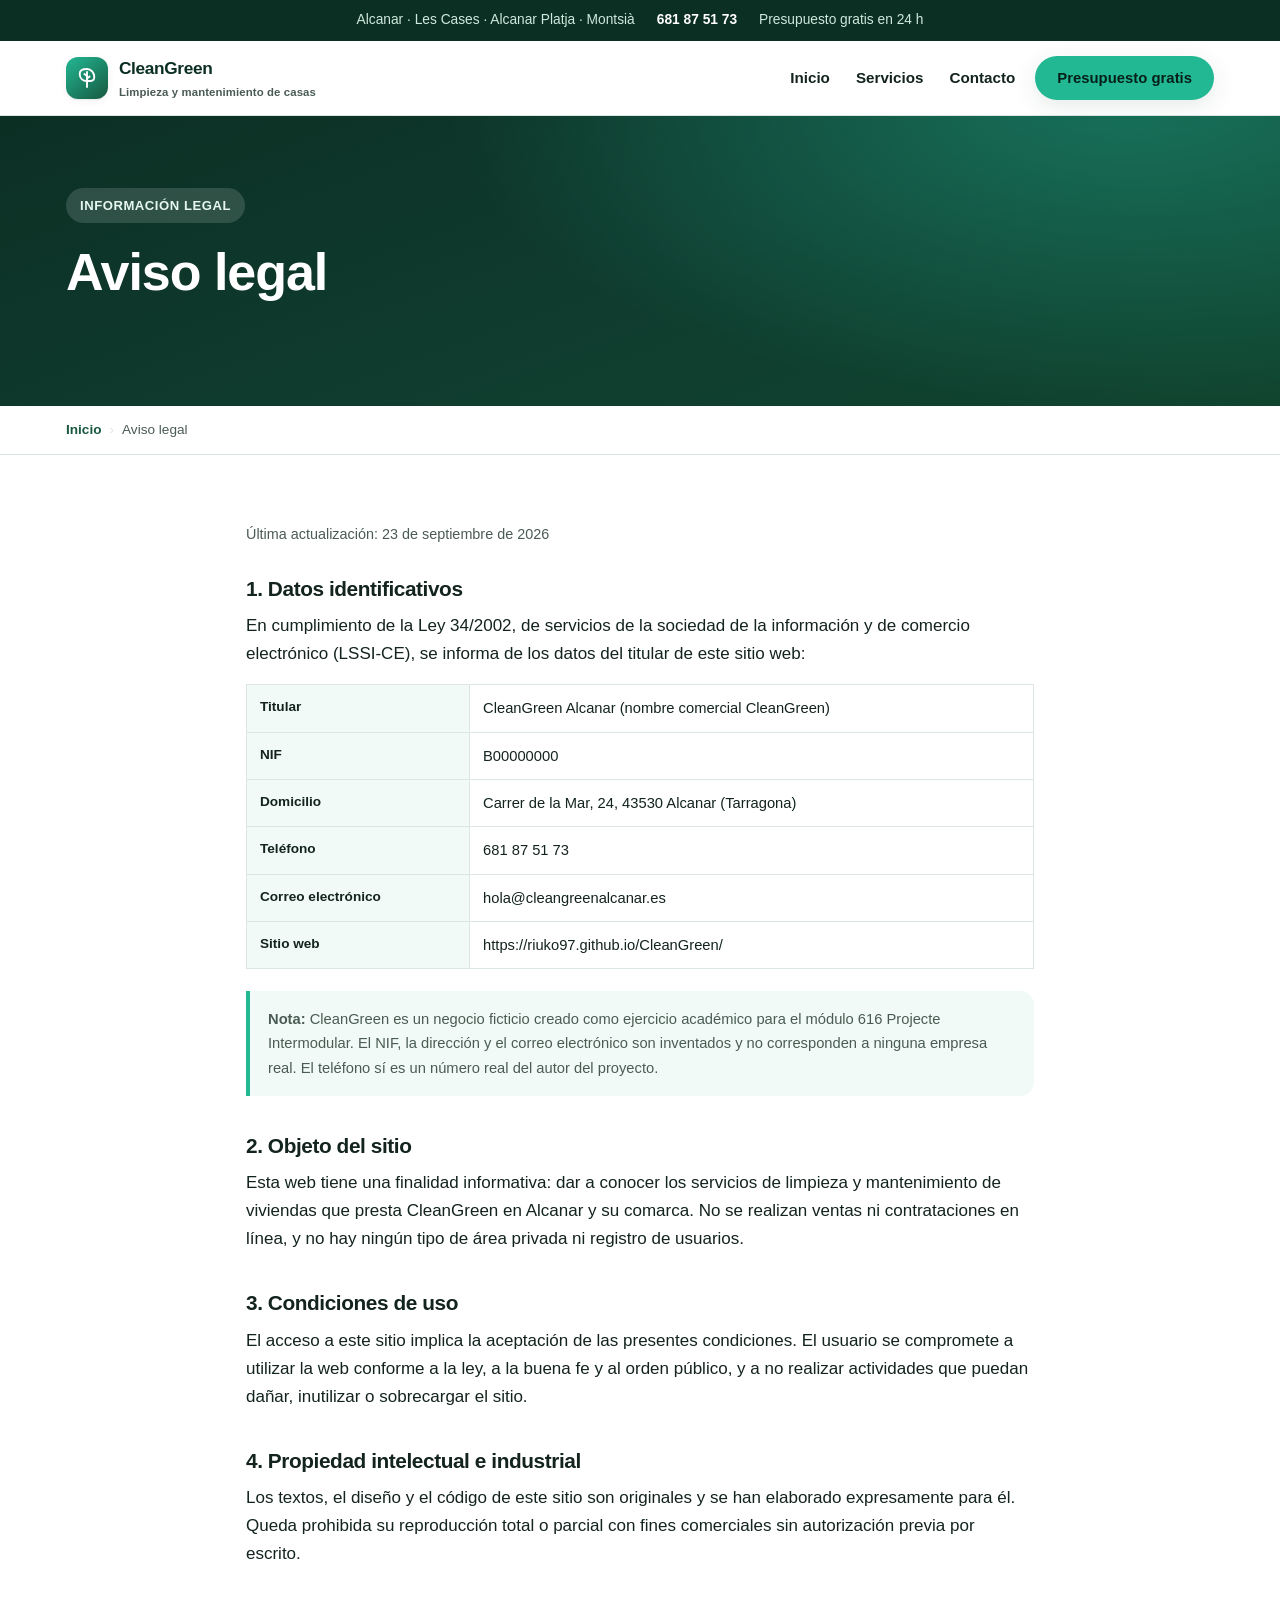
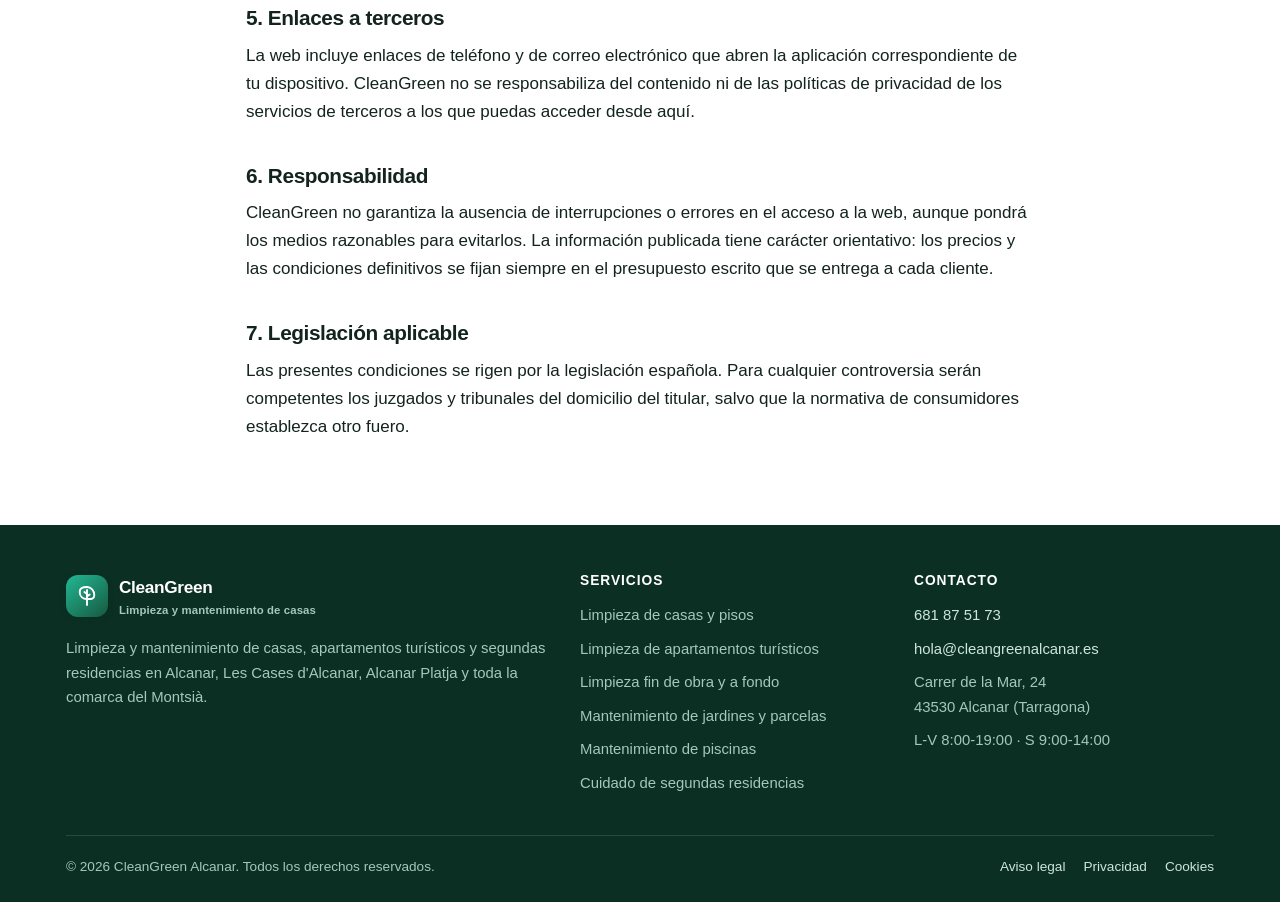
==== aviso-legal.html @ db2a9612 "Desplegar la web en el dominio de GitHub Pages Web estatica de CleanGreen, empresa de limpieza y man" ====
<!DOCTYPE html>
<html lang="es">
<head>
<meta charset="utf-8">
<meta name="viewport" content="width=device-width, initial-scale=1">

<!-- ===== SEO basico ===== -->
<title>Aviso Legal | CleanGreen Alcanar</title>
<meta name="description" content="Aviso legal, datos identificativos y condiciones de uso del sitio web de CleanGreen, empresa de limpieza y mantenimiento de casas en Alcanar y el Montsià.">
<meta name="robots" content="index, follow, max-image-preview:large, max-snippet:-1">
<link rel="canonical" href="https://riuko97.github.io/CleanGreen/aviso-legal.html">
<meta name="author" content="CleanGreen Alcanar">
<meta name="theme-color" content="#0f3b2e">

<!-- ===== SEO local ===== -->
<meta name="geo.region" content="ES-CT">
<meta name="geo.placename" content="Alcanar, Tarragona">
<meta name="geo.position" content="40.5436;0.4817">
<meta name="ICBM" content="40.5436, 0.4817">

<!-- ===== Open Graph / Twitter ===== -->
<meta property="og:type" content="website">
<meta property="og:locale" content="es_ES">
<meta property="og:site_name" content="CleanGreen Alcanar">
<meta property="og:title" content="Aviso Legal | CleanGreen Alcanar">
<meta property="og:description" content="Aviso legal, datos identificativos y condiciones de uso del sitio web de CleanGreen, empresa de limpieza y mantenimiento de casas en Alcanar y el Montsià.">
<meta property="og:url" content="https://riuko97.github.io/CleanGreen/aviso-legal.html">
<meta property="og:image" content="https://riuko97.github.io/CleanGreen/img/og-cleangreen.png">
<meta property="og:image:width" content="1200">
<meta property="og:image:height" content="630">
<meta name="twitter:card" content="summary_large_image">
<meta name="twitter:title" content="Aviso Legal | CleanGreen Alcanar">
<meta name="twitter:description" content="Aviso legal, datos identificativos y condiciones de uso del sitio web de CleanGreen, empresa de limpieza y mantenimiento de casas en Alcanar y el Montsià.">
<meta name="twitter:image" content="https://riuko97.github.io/CleanGreen/img/og-cleangreen.png">

<link rel="stylesheet" href="css/styles.css?v=3">

<!-- ===== Datos estructurados ===== -->
<script type="application/ld+json">
{
  "@context": "https://schema.org",
  "@type": "BreadcrumbList",
  "itemListElement": [
    {
      "@type": "ListItem",
      "position": 1,
      "name": "Inicio",
      "item": "https://riuko97.github.io/CleanGreen/"
    },
    {
      "@type": "ListItem",
      "position": 2,
      "name": "Aviso legal",
      "item": "https://riuko97.github.io/CleanGreen/aviso-legal.html"
    }
  ]
}
</script>
</head>
<body>
<a class="saltar-a-contenido" href="#contenido">Saltar al contenido principal</a>

<!-- ===================== BARRA SUPERIOR ===================== -->
<div class="barra-superior">
  <div class="contenedor">
    <span>Alcanar · Les Cases · Alcanar Platja · Montsià</span>
    <span><a href="tel:+34681875173">681 87 51 73</a></span>
    <span>Presupuesto gratis en 24 h</span>
  </div>
</div>

<!-- ======================== CABECERA ======================== -->
<header class="cabecera">
  <div class="contenedor">
    <a class="logo" href="index.html" aria-label="CleanGreen Alcanar, ir al inicio">
      <span class="logo__marca" aria-hidden="true"><svg viewBox="0 0 24 24" fill="none" stroke="currentColor" stroke-width="1.9" stroke-linecap="round" stroke-linejoin="round" aria-hidden="true"><path d="M12 21v-6"/><path d="M12 15c-4.2 0-7.3-2.8-7.3-7S8 3 12 3s7.3 3.8 7.3 8-3.1 4-7.3 4Z"/><path d="M12 15V6"/><path d="m12 10-2.6-1.9"/><path d="m12 12.4 2.6-1.9"/></svg></span>
      <span>CleanGreen<small>Limpieza y mantenimiento de casas</small></span>
    </a>

    <!-- Menu de movil sin JavaScript: la casilla guarda si esta abierto -->
    <input class="menu-check" type="checkbox" id="menu" aria-label="Abrir menú de navegación">
    <label class="menu-boton" for="menu">
      <span class="menu-boton__barras" aria-hidden="true"></span>
      <span class="visualmente-oculto">Abrir menú de navegación</span>
    </label>

    <nav class="navegacion" aria-label="Navegación principal">
      <ul>
        <li><a href="index.html">Inicio</a></li>
        <li><a href="servicios.html">Servicios</a></li>
        <li><a href="contacto.html">Contacto</a></li>
      </ul>
    </nav>

    <a class="boton boton--principal" href="contacto.html">Presupuesto gratis</a>
  </div>
</header>

<main id="contenido">
<section class="cabecera-pagina">
  <div class="contenedor">
    <p class="etiqueta etiqueta--claro">Información legal</p>
    <h1>Aviso legal</h1>
  </div>
</section>

<nav class="migas" aria-label="Migas de pan"><div class="contenedor"><ol><li><a href="index.html">Inicio</a></li><li aria-current="page">Aviso legal</li></ol></div></nav>


<section class="pagina-legal">
  <div class="contenedor">
    <p class="actualizado">Última actualización: 23 de septiembre de 2026</p>

    <h2>1. Datos identificativos</h2>
    <p>
      En cumplimiento de la Ley 34/2002, de servicios de la sociedad de la información y de
      comercio electrónico (LSSI-CE), se informa de los datos del titular de este sitio web:
    </p>
    <table>
      <tr><th>Titular</th><td>CleanGreen Alcanar (nombre comercial CleanGreen)</td></tr>
      <tr><th>NIF</th><td>B00000000</td></tr>
      <tr><th>Domicilio</th><td>Carrer de la Mar, 24, 43530 Alcanar (Tarragona)</td></tr>
      <tr><th>Teléfono</th><td>681 87 51 73</td></tr>
      <tr><th>Correo electrónico</th><td>hola@cleangreenalcanar.es</td></tr>
      <tr><th>Sitio web</th><td>https://riuko97.github.io/CleanGreen/</td></tr>
    </table>

    <p class="nota-ficticio">
      <strong>Nota:</strong> CleanGreen es un negocio ficticio creado como ejercicio académico
      para el módulo 616 Projecte Intermodular. El NIF, la dirección y el correo electrónico
      son inventados y no corresponden a ninguna empresa real. El teléfono sí es un número
      real del autor del proyecto.
    </p>

    <h2>2. Objeto del sitio</h2>
    <p>
      Esta web tiene una finalidad informativa: dar a conocer los servicios de limpieza y
      mantenimiento de viviendas que presta CleanGreen en Alcanar y su comarca. No se realizan
      ventas ni contrataciones en línea, y no hay ningún tipo de área privada ni registro de
      usuarios.
    </p>

    <h2>3. Condiciones de uso</h2>
    <p>
      El acceso a este sitio implica la aceptación de las presentes condiciones. El usuario se
      compromete a utilizar la web conforme a la ley, a la buena fe y al orden público, y a no
      realizar actividades que puedan dañar, inutilizar o sobrecargar el sitio.
    </p>

    <h2>4. Propiedad intelectual e industrial</h2>
    <p>
      Los textos, el diseño y el código de este sitio son originales y se han elaborado
      expresamente para él. Queda prohibida su reproducción total o parcial con fines
      comerciales sin autorización previa por escrito.
    </p>

    <h2>5. Enlaces a terceros</h2>
    <p>
      La web incluye enlaces de teléfono y de correo electrónico que abren la aplicación
      correspondiente de tu dispositivo. CleanGreen no se responsabiliza del contenido ni de
      las políticas de privacidad de los servicios de terceros a los que puedas acceder desde
      aquí.
    </p>

    <h2>6. Responsabilidad</h2>
    <p>
      CleanGreen no garantiza la ausencia de interrupciones o errores en el acceso a la web,
      aunque pondrá los medios razonables para evitarlos. La información publicada tiene
      carácter orientativo: los precios y las condiciones definitivos se fijan siempre en el
      presupuesto escrito que se entrega a cada cliente.
    </p>

    <h2>7. Legislación aplicable</h2>
    <p>
      Las presentes condiciones se rigen por la legislación española. Para cualquier
      controversia serán competentes los juzgados y tribunales del domicilio del titular,
      salvo que la normativa de consumidores establezca otro fuero.
    </p>

  </div>
</section>
</main>

<!-- =========================== PIE =========================== -->
<footer class="pie">
  <div class="contenedor">
    <div class="pie__rejilla">
      <div>
        <a class="logo" href="index.html" aria-label="CleanGreen Alcanar, ir al inicio">
      <span class="logo__marca" aria-hidden="true"><svg viewBox="0 0 24 24" fill="none" stroke="currentColor" stroke-width="1.9" stroke-linecap="round" stroke-linejoin="round" aria-hidden="true"><path d="M12 21v-6"/><path d="M12 15c-4.2 0-7.3-2.8-7.3-7S8 3 12 3s7.3 3.8 7.3 8-3.1 4-7.3 4Z"/><path d="M12 15V6"/><path d="m12 10-2.6-1.9"/><path d="m12 12.4 2.6-1.9"/></svg></span>
      <span>CleanGreen<small>Limpieza y mantenimiento de casas</small></span>
    </a>
        <p style="margin-top:16px">
          Limpieza y mantenimiento de casas, apartamentos turísticos y segundas
          residencias en Alcanar, Les Cases d'Alcanar, Alcanar Platja y toda la
          comarca del Montsià.
        </p>
      </div>

      <div>
        <h3>Servicios</h3>
        <ul>
          <li>Limpieza de casas y pisos</li>
          <li>Limpieza de apartamentos turísticos</li>
          <li>Limpieza fin de obra y a fondo</li>
          <li>Mantenimiento de jardines y parcelas</li>
          <li>Mantenimiento de piscinas</li>
          <li>Cuidado de segundas residencias</li></ul>
      </div>

      <div>
        <h3>Contacto</h3>
        <ul>
          <li><a href="tel:+34681875173">681 87 51 73</a></li>
          <li><a href="mailto:hola@cleangreenalcanar.es">hola@cleangreenalcanar.es</a></li>
          <li>Carrer de la Mar, 24<br>43530 Alcanar (Tarragona)</li>
          <li>L-V 8:00-19:00 · S 9:00-14:00</li>
        </ul>
      </div>
    </div>

    <div class="pie__legal">
      <p>&copy; 2026 CleanGreen Alcanar. Todos los derechos reservados.</p>
      <nav aria-label="Información legal">
        <a href="aviso-legal.html">Aviso legal</a>
        <a href="politica-de-privacidad.html">Privacidad</a>
        <a href="politica-de-cookies.html">Cookies</a>
      </nav>
    </div>
  </div>
</footer>
</body>
</html>
---- css/styles.css ----
/* =========================================================================
   CleanGreen · Limpieza y mantenimiento de casas en Alcanar
   Hoja de estilos única. Sin frameworks, sin fuentes externas y sin
   JavaScript: la tipografía es la del sistema, así la web carga rápido y
   no se transfiere la IP del visitante a servidores de terceros (RGPD).
   ========================================================================= */

:root{
  /* Verdes de marca */
  --verde-900:#0c2f24;
  --verde-800:#0f3b2e;
  --verde-700:#17583f;
  --verde-600:#1d7454;
  --verde-500:#249069;
  --verde-100:#dcf1e8;
  --verde-50:#f1faf6;

  /* Acento agua */
  --agua-500:#22b894;
  --agua-400:#54d4b2;

  --tinta:#13231d;
  --tinta-suave:#4a5b54;
  --gris-linea:#dde6e1;
  --fondo:#fbfdfc;

  --radio:14px;
  --radio-lg:22px;
  --sombra-sm:0 1px 2px rgba(12,47,36,.06), 0 2px 8px rgba(12,47,36,.06);
  --sombra-md:0 6px 24px rgba(12,47,36,.10);
  --sombra-lg:0 18px 50px rgba(12,47,36,.16);
  --max:1180px;
  --fuente:-apple-system, BlinkMacSystemFont, "Segoe UI", Roboto, "Helvetica Neue", Arial, "Noto Sans", sans-serif;
}

*,*::before,*::after{box-sizing:border-box}
html{-webkit-text-size-adjust:100%}
body{
  margin:0;
  font-family:var(--fuente);
  color:var(--tinta);
  background:var(--fondo);
  line-height:1.65;
  font-size:17px;
  overflow-x:hidden;
}
img{max-width:100%;height:auto;display:block}
a{color:var(--verde-700);text-decoration:none}
a:hover{text-decoration:underline}
h1,h2,h3{line-height:1.2;margin:0 0 .5em;letter-spacing:-.02em;font-weight:800}
h1{font-size:clamp(2rem,5.2vw,3.25rem)}
h2{font-size:clamp(1.55rem,3.6vw,2.35rem)}
h3{font-size:1.16rem;font-weight:700}
p{margin:0 0 1rem}
ul{margin:0 0 1rem;padding-left:1.15rem}

.contenedor{width:100%;max-width:var(--max);margin-inline:auto;padding-inline:16px}
.seccion{padding:clamp(56px,8vw,92px) 0}
.seccion--claro{background:#fff}
.seccion--verde{background:var(--verde-50)}

/* ------------------------------ Accesibilidad ------------------------- */
.saltar-a-contenido{
  position:absolute;left:-9999px;top:0;z-index:999;
  background:var(--verde-800);color:#fff;padding:12px 18px;border-radius:0 0 10px 0;
}
.saltar-a-contenido:focus{left:0}
:focus-visible{outline:3px solid var(--agua-500);outline-offset:3px;border-radius:6px}
.visualmente-oculto{
  position:absolute !important;width:1px;height:1px;padding:0;margin:-1px;
  overflow:hidden;clip:rect(0 0 0 0);white-space:nowrap;border:0;
}

/* ---------------------------- Etiquetas y botones --------------------- */
.etiqueta{
  display:inline-block;
  background:var(--verde-100);color:var(--verde-800);
  font-size:.82rem;font-weight:700;letter-spacing:.04em;text-transform:uppercase;
  padding:7px 14px;border-radius:999px;margin-bottom:18px;
}
.etiqueta--claro{background:rgba(255,255,255,.14);color:#e6f7f0}

.boton{
  display:inline-flex;align-items:center;justify-content:center;
  font:inherit;font-weight:700;cursor:pointer;
  padding:15px 26px;border-radius:999px;border:2px solid transparent;
  transition:transform .18s ease, background .18s ease;
  text-decoration:none !important;line-height:1.1;text-align:center;
}
.boton:hover{transform:translateY(-2px)}
.boton--principal{background:var(--agua-500);color:#062018;box-shadow:var(--sombra-md)}
.boton--principal:hover{background:var(--agua-400)}
.boton--verde{background:var(--verde-700);color:#fff;box-shadow:var(--sombra-md)}
.boton--verde:hover{background:var(--verde-600)}
.boton--fantasma{background:transparent;color:#fff;border-color:rgba(255,255,255,.55)}
.boton--fantasma:hover{background:rgba(255,255,255,.12)}
.boton--bloque{width:100%}
.acciones{display:flex;gap:14px;flex-wrap:wrap;margin-bottom:30px}

/* ------------------------------ Barra superior ------------------------ */
.barra-superior{background:var(--verde-900);color:#cfe8dd;font-size:.86rem}
.barra-superior .contenedor{
  display:flex;gap:10px 22px;align-items:center;justify-content:center;
  flex-wrap:wrap;padding-block:9px;text-align:center;
}
.barra-superior a{color:#fff;font-weight:700}

/* --------------------------------- Cabecera --------------------------- */
.cabecera{
  position:sticky;top:0;z-index:50;background:rgba(255,255,255,.94);
  backdrop-filter:saturate(1.4) blur(10px);
  border-bottom:1px solid var(--gris-linea);
}
.cabecera .contenedor{display:flex;align-items:center;gap:20px;min-height:74px;position:relative}
.logo{display:flex;align-items:center;gap:11px;font-weight:800;color:var(--verde-900);font-size:1.08rem;letter-spacing:-.02em}
.logo:hover{text-decoration:none}
.logo__marca{
  width:42px;height:42px;border-radius:12px;flex:none;
  background:linear-gradient(140deg,var(--agua-500),var(--verde-700));
  display:grid;place-items:center;box-shadow:var(--sombra-sm);
}
.logo__marca svg{width:24px;height:24px;color:#fff}
.logo small{display:block;font-size:.71rem;font-weight:600;color:var(--tinta-suave);letter-spacing:.01em}

.navegacion{margin-left:auto}
.navegacion ul{display:flex;gap:26px;list-style:none;margin:0;padding:0;align-items:center}
.navegacion a{color:var(--tinta);font-weight:600;font-size:.95rem;position:relative;padding-block:6px}
.navegacion a:hover{color:var(--verde-700);text-decoration:none}
.navegacion a::after{
  content:"";position:absolute;left:0;right:100%;bottom:0;height:2px;
  background:var(--agua-500);transition:right .22s ease;
}
.navegacion a:hover::after,.navegacion a[aria-current="page"]::after{right:0}
.navegacion a[aria-current="page"]{color:var(--verde-700)}
.cabecera .boton{padding:12px 20px;font-size:.93rem}

/* Menú de móvil hecho solo con CSS: una casilla oculta guarda el estado
   de abierto/cerrado, así la navegación funciona sin JavaScript. */
.menu-check{position:absolute;opacity:0;width:0;height:0}
.menu-boton{display:none;margin-left:auto;cursor:pointer;
  border:1px solid var(--gris-linea);border-radius:11px;padding:12px 11px;color:var(--verde-900)}
.menu-boton__barras,
.menu-boton__barras::before,
.menu-boton__barras::after{
  display:block;width:22px;height:2.5px;background:currentColor;border-radius:2px;
}
.menu-boton__barras{position:relative}
.menu-boton__barras::before{content:"";position:absolute;top:-7px;left:0}
.menu-boton__barras::after{content:"";position:absolute;top:7px;left:0}
.menu-check:focus-visible + .menu-boton{outline:3px solid var(--agua-500);outline-offset:3px}

@media (max-width:960px){
  .menu-boton{display:block}
  .cabecera .contenedor > .boton{display:none}
  .navegacion{
    position:absolute;top:100%;left:0;right:0;background:#fff;
    border-bottom:1px solid var(--gris-linea);box-shadow:var(--sombra-md);
    display:none;margin-left:0;
  }
  .menu-check:checked ~ .navegacion{display:block}
  .navegacion ul{flex-direction:column;align-items:stretch;gap:0;padding:8px 16px 20px}
  .navegacion li{border-bottom:1px solid var(--verde-50)}
  .navegacion a{display:block;padding:15px 2px;font-size:1.03rem}
  .navegacion .boton{margin-top:16px;width:100%}
}

/* ---------------------------------- Héroe ----------------------------- */
.heroe,.cabecera-pagina{
  position:relative;color:#fff;overflow:hidden;
  background:
    radial-gradient(1100px 520px at 88% -10%, rgba(34,184,148,.45), transparent 62%),
    linear-gradient(160deg,var(--verde-900) 0%, var(--verde-800) 50%, #10442f 100%);
}
.heroe__rejilla{
  display:grid;gap:44px;align-items:center;grid-template-columns:1.06fr .94fr;
  padding:clamp(52px,7vw,90px) 0 clamp(58px,8vw,100px);
}
@media (max-width:1000px){.heroe__rejilla{grid-template-columns:1fr;gap:36px}}
.heroe h1{color:#fff}
.heroe h1 em{font-style:normal;color:var(--agua-400)}
.heroe__entrada{font-size:clamp(1.02rem,2vw,1.18rem);color:#d3ece2;max-width:56ch;margin-bottom:28px}

/* --------------------- Cabecera de páginas interiores ------------------ */
.cabecera-pagina{padding:clamp(44px,6vw,72px) 0 clamp(48px,6vw,76px)}
.cabecera-pagina h1{color:#fff;max-width:20ch}
.cabecera-pagina__entrada{color:#d3ece2;max-width:62ch;font-size:clamp(1rem,1.8vw,1.13rem);margin-bottom:0}

/* --------------------------------- Migas ------------------------------ */
.migas{background:#fff;border-bottom:1px solid var(--gris-linea);font-size:.85rem}
.migas ol{list-style:none;display:flex;flex-wrap:wrap;gap:8px;margin:0;padding:13px 0;color:var(--tinta-suave)}
.migas li+li::before{content:"›";margin-right:8px;color:var(--gris-linea)}
.migas a{color:var(--verde-700);font-weight:600}

/* --------------------------- Tarjeta de presupuesto -------------------- */
.tarjeta-presupuesto{
  background:#fff;color:var(--tinta);border-radius:var(--radio-lg);
  padding:clamp(24px,3vw,32px);box-shadow:var(--sombra-lg);
}
.tarjeta-presupuesto h2{font-size:1.4rem;margin-bottom:4px}
.tarjeta-presupuesto__pie{font-size:.9rem;color:var(--tinta-suave);margin-bottom:20px}
.campo{margin-bottom:14px}
.campo label{display:block;font-size:.86rem;font-weight:700;margin-bottom:6px;color:var(--verde-900)}
.campo input,.campo select,.campo textarea{
  width:100%;font:inherit;font-size:.97rem;padding:13px 14px;
  border:1.5px solid var(--gris-linea);border-radius:var(--radio);background:#fff;color:var(--tinta);
  transition:border-color .15s ease, box-shadow .15s ease;
}
.campo input:focus,.campo select:focus,.campo textarea:focus{
  outline:none;border-color:var(--verde-600);box-shadow:0 0 0 4px var(--verde-100);
}
.campo textarea{resize:vertical;min-height:92px}
.campo--doble{display:grid;grid-template-columns:1fr 1fr;gap:12px}
@media (max-width:420px){.campo--doble{grid-template-columns:1fr}}
.opcional{font-weight:600;color:var(--tinta-suave)}
.nota-form{font-size:.78rem;color:var(--tinta-suave);margin:14px 0 0;line-height:1.5}

/* --------------------------- Cabecera de sección ---------------------- */
.cabecera-seccion{max-width:66ch;margin:0 auto clamp(38px,5vw,54px);text-align:center}
.cabecera-seccion p{color:var(--tinta-suave);font-size:1.05rem;margin-bottom:0}

/* -------------------------------- Servicios --------------------------- */
.rejilla-servicios{display:grid;gap:22px;grid-template-columns:repeat(3,1fr)}
@media (max-width:940px){.rejilla-servicios{grid-template-columns:repeat(2,1fr)}}
@media (max-width:620px){.rejilla-servicios{grid-template-columns:1fr}}
.servicio{
  background:#fff;border:1px solid var(--gris-linea);border-radius:var(--radio-lg);
  padding:28px 26px;box-shadow:var(--sombra-sm);
  transition:transform .2s ease, box-shadow .2s ease, border-color .2s ease;
  display:flex;flex-direction:column;
}
.servicio:hover{transform:translateY(-4px);box-shadow:var(--sombra-md);border-color:var(--verde-100)}
.servicio h3{color:var(--verde-900)}
.servicio p{color:var(--tinta-suave);font-size:.97rem;margin-bottom:16px}
.servicio ul{list-style:none;padding:0;margin:auto 0 0;font-size:.9rem;color:var(--tinta-suave)}
.servicio li{display:flex;gap:9px;align-items:flex-start;padding:5px 0;border-top:1px solid var(--verde-50)}
.servicio li::before{content:"";width:7px;height:7px;border-radius:50%;background:var(--agua-500);flex:none;margin-top:8px}

/* Detalle ampliado de la página de servicios */
.servicio-detalle{
  background:#fff;border:1px solid var(--gris-linea);border-radius:var(--radio-lg);
  padding:clamp(24px,3vw,34px);box-shadow:var(--sombra-sm);margin-bottom:22px;
}
.servicio-detalle h2{font-size:1.5rem;margin-bottom:10px}
.servicio-detalle > p{color:var(--tinta-suave);max-width:75ch}
.servicio-detalle__lista{
  display:grid;gap:10px 26px;grid-template-columns:repeat(2,1fr);
  list-style:none;padding:0;margin:20px 0 0;font-size:.95rem;
}
@media (max-width:760px){.servicio-detalle__lista{grid-template-columns:1fr}}
.servicio-detalle__lista li{padding:9px 0;border-top:1px solid var(--verde-50);color:var(--tinta-suave)}
.servicio-detalle__lista strong{color:var(--verde-900);display:block}

/* ---------------------------------- FAQ ------------------------------- */
.faq{max-width:820px;margin-inline:auto}
.faq details{
  background:#fff;border:1px solid var(--gris-linea);border-radius:var(--radio);
  margin-bottom:12px;box-shadow:var(--sombra-sm);overflow:hidden;
}
.faq summary{
  cursor:pointer;list-style:none;padding:19px 54px 19px 22px;font-weight:700;
  position:relative;font-size:1.01rem;
}
.faq summary::-webkit-details-marker{display:none}
.faq summary::after{
  content:"";position:absolute;right:22px;top:50%;width:11px;height:11px;
  border-right:2.5px solid var(--verde-700);border-bottom:2.5px solid var(--verde-700);
  transform:translateY(-70%) rotate(45deg);transition:transform .2s ease;
}
.faq details[open] summary::after{transform:translateY(-20%) rotate(-135deg)}
.faq details[open] summary{background:var(--verde-50)}
.faq__cuerpo{padding:4px 22px 20px;color:var(--tinta-suave);font-size:.97rem}
.faq__cuerpo p:last-child{margin-bottom:0}

/* -------------------------------- Contacto ---------------------------- */
.contacto{display:grid;grid-template-columns:.95fr 1.05fr;gap:40px;align-items:start}
@media (max-width:900px){.contacto{grid-template-columns:1fr}}
.datos-contacto{list-style:none;padding:0;margin:0}
.datos-contacto li{display:flex;gap:15px;padding:15px 0;border-bottom:1px solid var(--gris-linea)}
.datos-contacto svg{width:22px;height:22px;color:var(--verde-700);flex:none;margin-top:3px}
.datos-contacto strong{display:block;font-size:.8rem;text-transform:uppercase;letter-spacing:.05em;color:var(--tinta-suave)}
.datos-contacto a{font-weight:700;font-size:1.06rem}
.datos-contacto .dato{font-weight:700;font-size:1.02rem}

/* ----------------------------- Páginas legales ------------------------ */
.pagina-legal{padding:clamp(40px,6vw,68px) 0;background:#fff}
.pagina-legal .contenedor{max-width:820px}
.pagina-legal .actualizado{color:var(--tinta-suave);font-size:.9rem;margin-bottom:30px}
.pagina-legal h2{font-size:1.3rem;margin-top:38px}
.pagina-legal h2:first-of-type{margin-top:0}
.pagina-legal table{width:100%;border-collapse:collapse;font-size:.92rem;margin-bottom:22px}
.pagina-legal th,.pagina-legal td{border:1px solid var(--gris-linea);padding:11px 13px;text-align:left;vertical-align:top}
.pagina-legal th{background:var(--verde-50);font-size:.85rem}
.pagina-legal li{margin-bottom:8px}
.nota-ficticio{
  background:var(--verde-50);border-left:4px solid var(--agua-500);
  padding:16px 18px;border-radius:0 var(--radio) var(--radio) 0;
  font-size:.92rem;color:var(--tinta-suave);
}

/* ---------------------------------- Pie ------------------------------- */
.pie{background:var(--verde-900);color:#a4c8b9;padding:48px 0 24px;font-size:.93rem}
.pie__rejilla{display:grid;grid-template-columns:1.6fr 1fr 1fr;gap:34px;padding-bottom:30px}
@media (max-width:760px){.pie__rejilla{grid-template-columns:1fr;gap:26px}}
.pie h3{color:#fff;font-size:.86rem;text-transform:uppercase;letter-spacing:.07em;margin-bottom:14px}
.pie ul{list-style:none;padding:0;margin:0}
.pie li{margin-bottom:9px}
.pie a{color:#cce6db}
.pie a:hover{color:#fff}
.pie .logo{color:#fff}
.pie .logo small{color:#a4c8b9}
.pie__legal{
  border-top:1px solid rgba(255,255,255,.12);padding-top:20px;font-size:.85rem;
  display:flex;justify-content:space-between;gap:12px 20px;flex-wrap:wrap;align-items:center;
}
.pie__legal p{margin:0}
.pie__legal nav{display:flex;gap:18px;flex-wrap:wrap}

@media print{
  .cabecera,.barra-superior,.migas{display:none !important}
}
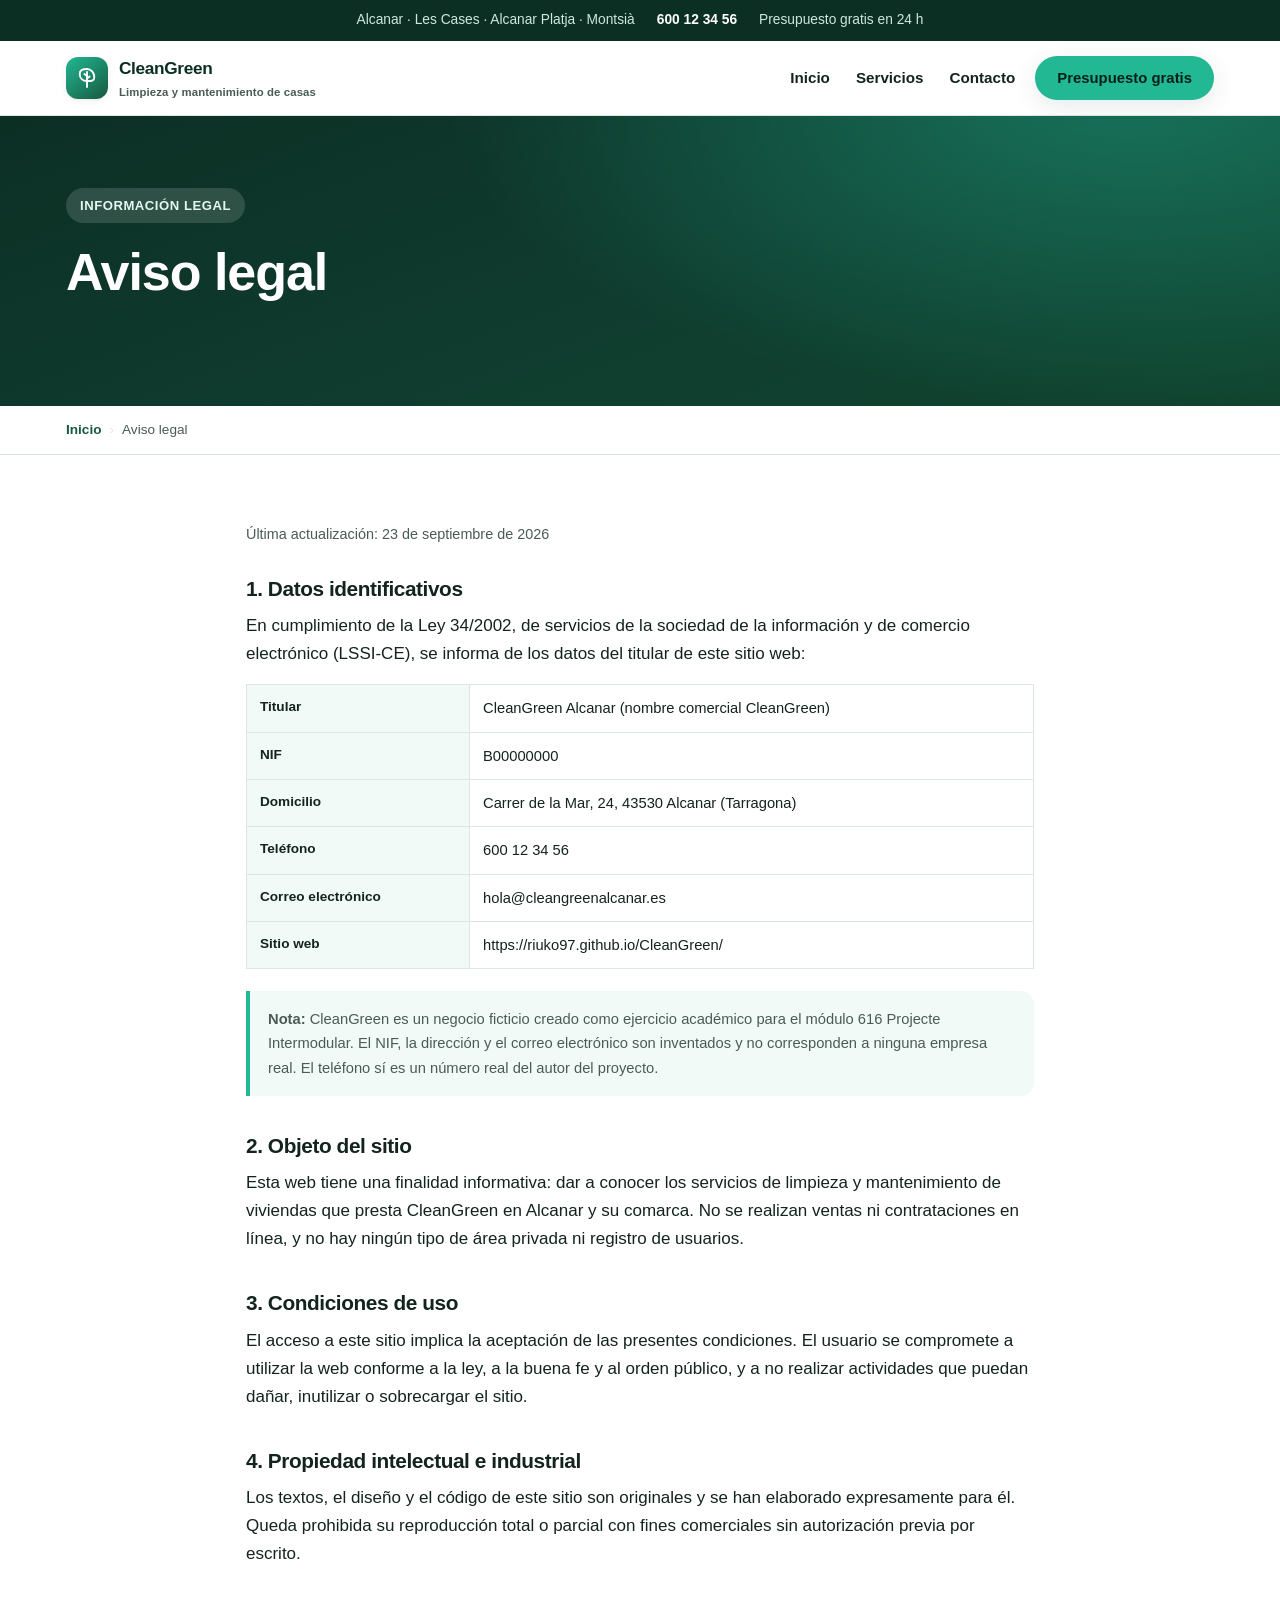
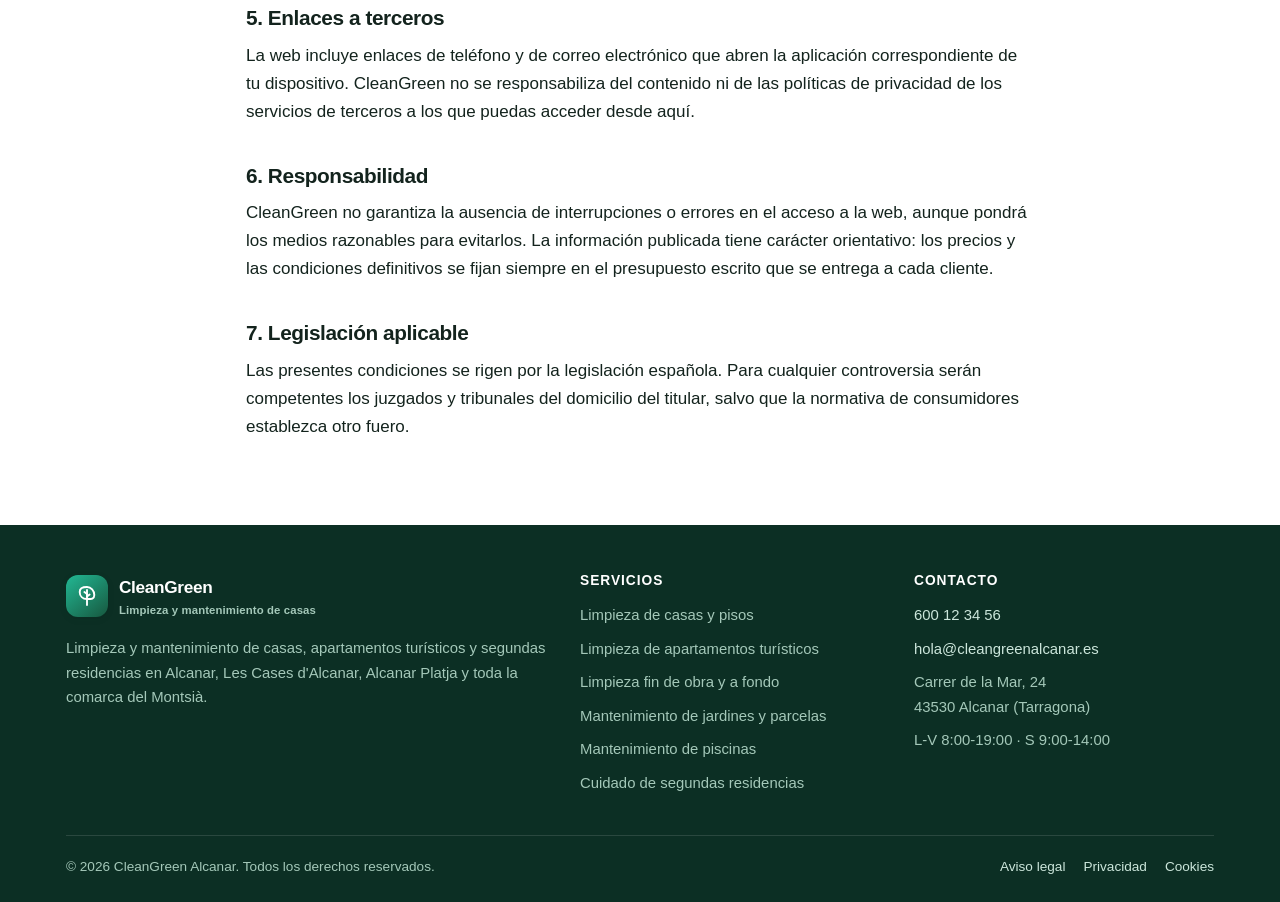
==== commit 77151a7a: "Cambia el número de contacto por uno ficticio" ====
--- a/aviso-legal.html
+++ b/aviso-legal.html
@@ -7,7 +7,7 @@
 <!-- ===== SEO basico ===== -->
 <title>Aviso Legal | CleanGreen Alcanar</title>
 <meta name="description" content="Aviso legal, datos identificativos y condiciones de uso del sitio web de CleanGreen, empresa de limpieza y mantenimiento de casas en Alcanar y el Montsià.">
-<meta name="robots" content="index, follow, max-image-preview:large, max-snippet:-1">
+<meta name="robots" content="noindex, follow">
 <link rel="canonical" href="https://riuko97.github.io/CleanGreen/aviso-legal.html">
 <meta name="author" content="CleanGreen Alcanar">
 <meta name="theme-color" content="#0f3b2e">
@@ -64,7 +64,7 @@
 <div class="barra-superior">
   <div class="contenedor">
     <span>Alcanar · Les Cases · Alcanar Platja · Montsià</span>
-    <span><a href="tel:+34681875173">681 87 51 73</a></span>
+    <span><a href="tel:+34600123456">600 12 34 56</a></span>
     <span>Presupuesto gratis en 24 h</span>
   </div>
 </div>
@@ -120,7 +120,7 @@
       <tr><th>Titular</th><td>CleanGreen Alcanar (nombre comercial CleanGreen)</td></tr>
       <tr><th>NIF</th><td>B00000000</td></tr>
       <tr><th>Domicilio</th><td>Carrer de la Mar, 24, 43530 Alcanar (Tarragona)</td></tr>
-      <tr><th>Teléfono</th><td>681 87 51 73</td></tr>
+      <tr><th>Teléfono</th><td>600 12 34 56</td></tr>
       <tr><th>Correo electrónico</th><td>hola@cleangreenalcanar.es</td></tr>
       <tr><th>Sitio web</th><td>https://riuko97.github.io/CleanGreen/</td></tr>
     </table>
@@ -211,7 +211,7 @@
       <div>
         <h3>Contacto</h3>
         <ul>
-          <li><a href="tel:+34681875173">681 87 51 73</a></li>
+          <li><a href="tel:+34600123456">600 12 34 56</a></li>
           <li><a href="mailto:hola@cleangreenalcanar.es">hola@cleangreenalcanar.es</a></li>
           <li>Carrer de la Mar, 24<br>43530 Alcanar (Tarragona)</li>
           <li>L-V 8:00-19:00 · S 9:00-14:00</li>
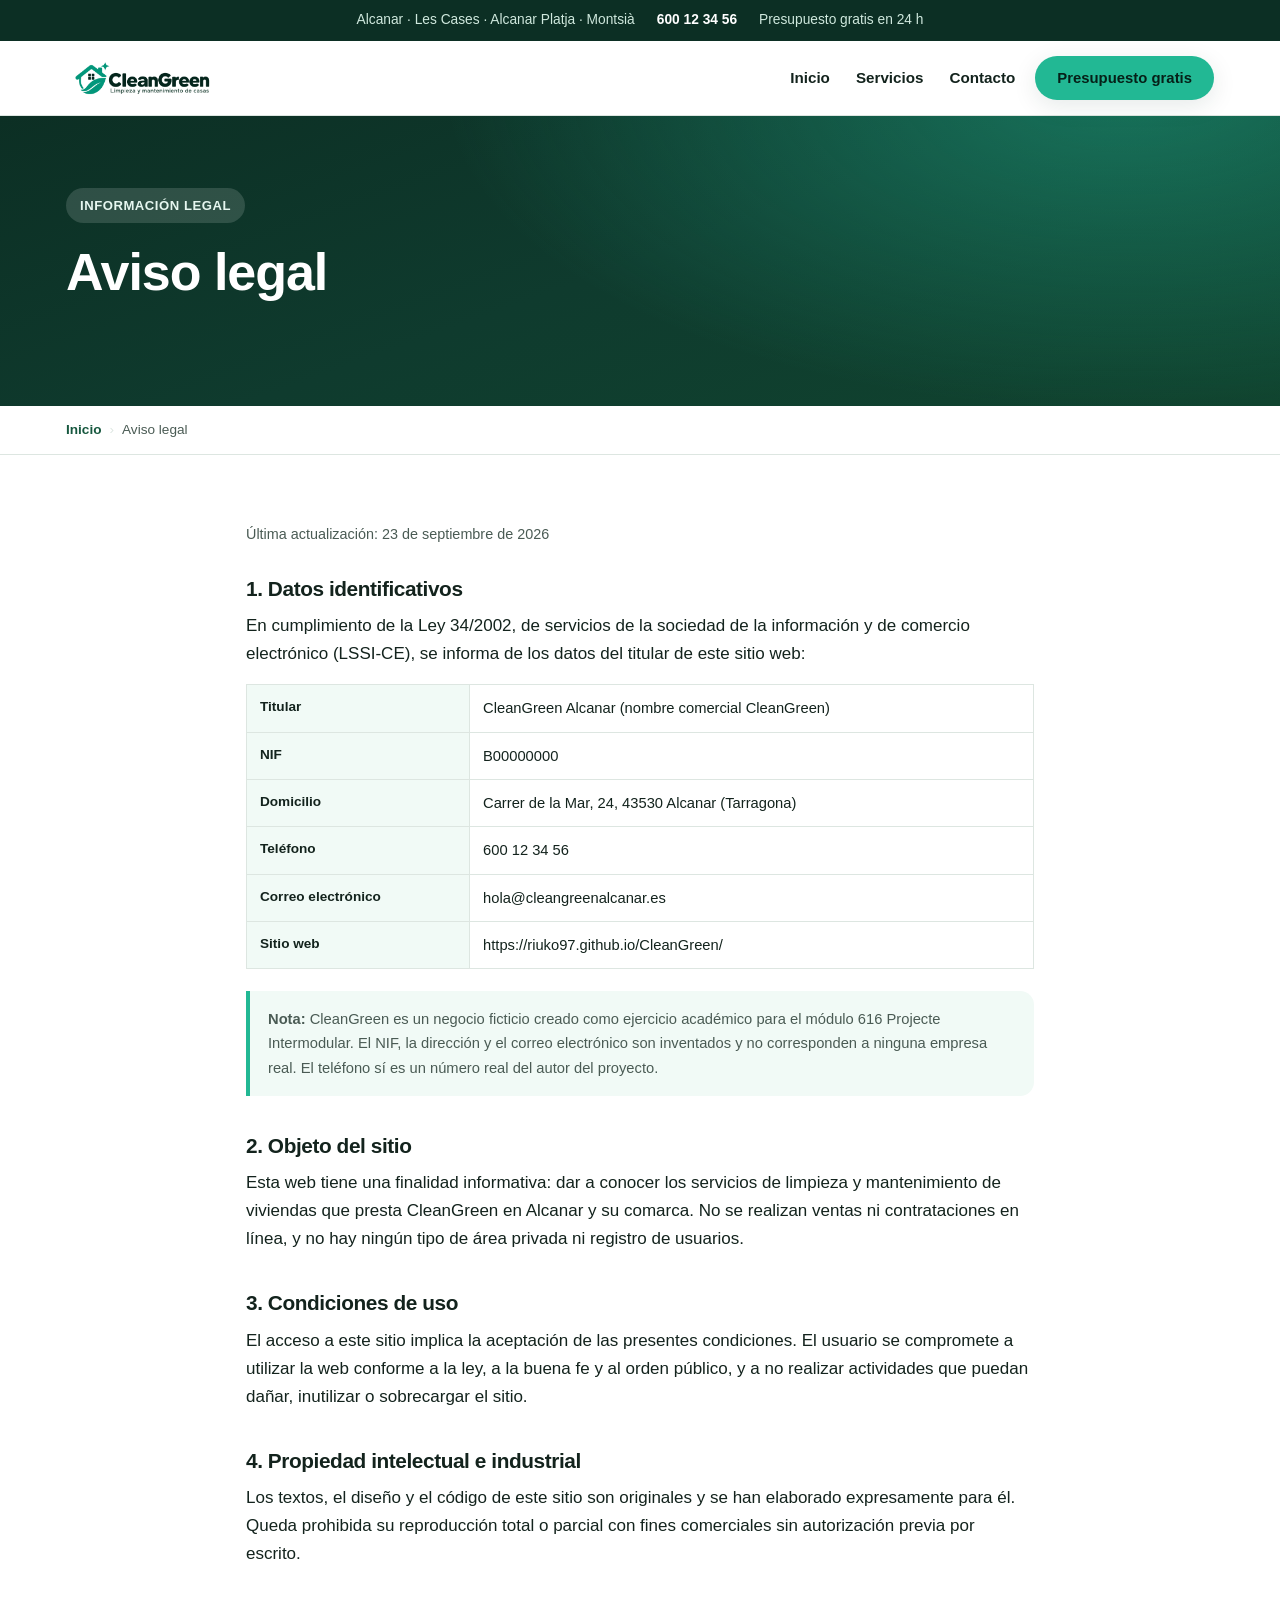
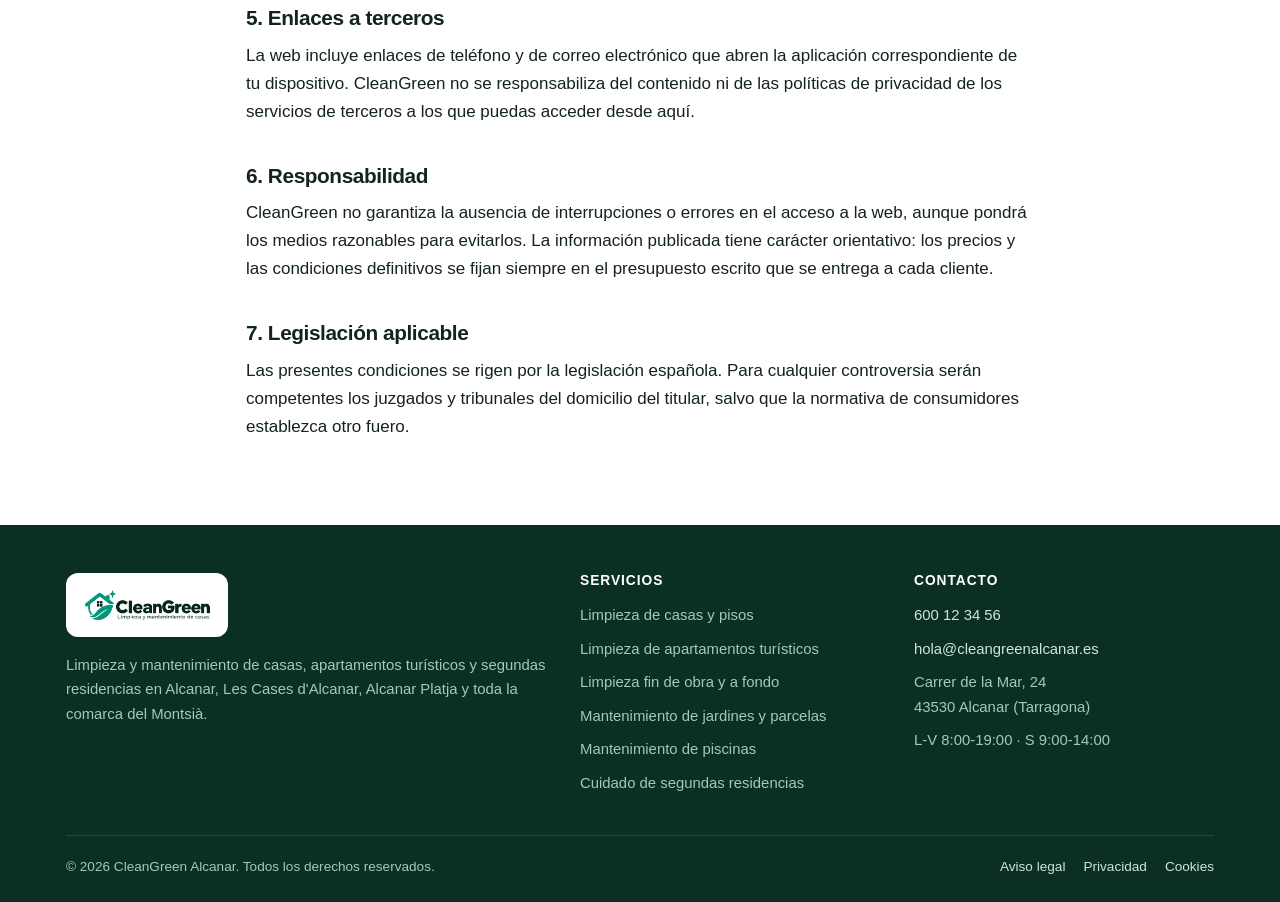
==== commit 52cb943b: "Aplica el logo de CleanGreen en cabecera y pie" ====
--- a/aviso-legal.html
+++ b/aviso-legal.html
@@ -73,8 +73,7 @@
 <header class="cabecera">
   <div class="contenedor">
     <a class="logo" href="index.html" aria-label="CleanGreen Alcanar, ir al inicio">
-      <span class="logo__marca" aria-hidden="true"><svg viewBox="0 0 24 24" fill="none" stroke="currentColor" stroke-width="1.9" stroke-linecap="round" stroke-linejoin="round" aria-hidden="true"><path d="M12 21v-6"/><path d="M12 15c-4.2 0-7.3-2.8-7.3-7S8 3 12 3s7.3 3.8 7.3 8-3.1 4-7.3 4Z"/><path d="M12 15V6"/><path d="m12 10-2.6-1.9"/><path d="m12 12.4 2.6-1.9"/></svg></span>
-      <span>CleanGreen<small>Limpieza y mantenimiento de casas</small></span>
+      <img class="logo__img" src="img/cleangreen-transparente.png" alt="CleanGreen, limpieza y mantenimiento de casas" width="2069" height="760">
     </a>
 
     <!-- Menu de movil sin JavaScript: la casilla guarda si esta abierto -->
@@ -187,8 +186,7 @@
     <div class="pie__rejilla">
       <div>
         <a class="logo" href="index.html" aria-label="CleanGreen Alcanar, ir al inicio">
-      <span class="logo__marca" aria-hidden="true"><svg viewBox="0 0 24 24" fill="none" stroke="currentColor" stroke-width="1.9" stroke-linecap="round" stroke-linejoin="round" aria-hidden="true"><path d="M12 21v-6"/><path d="M12 15c-4.2 0-7.3-2.8-7.3-7S8 3 12 3s7.3 3.8 7.3 8-3.1 4-7.3 4Z"/><path d="M12 15V6"/><path d="m12 10-2.6-1.9"/><path d="m12 12.4 2.6-1.9"/></svg></span>
-      <span>CleanGreen<small>Limpieza y mantenimiento de casas</small></span>
+      <img class="logo__img" src="img/cleangreen-transparente.png" alt="CleanGreen, limpieza y mantenimiento de casas" width="2069" height="760">
     </a>
         <p style="margin-top:16px">
           Limpieza y mantenimiento de casas, apartamentos turísticos y segundas
--- a/css/styles.css
+++ b/css/styles.css
@@ -318,3 +318,8 @@
 @media print{
   .cabecera,.barra-superior,.migas{display:none !important}
 }
+
+/* Logo en imagen */
+.logo__img{height:56px;width:auto;display:block}
+.pie .logo__img{background:#fff;border-radius:12px;padding:6px 10px;height:64px}
+@media (max-width:600px){.logo__img{height:44px}}
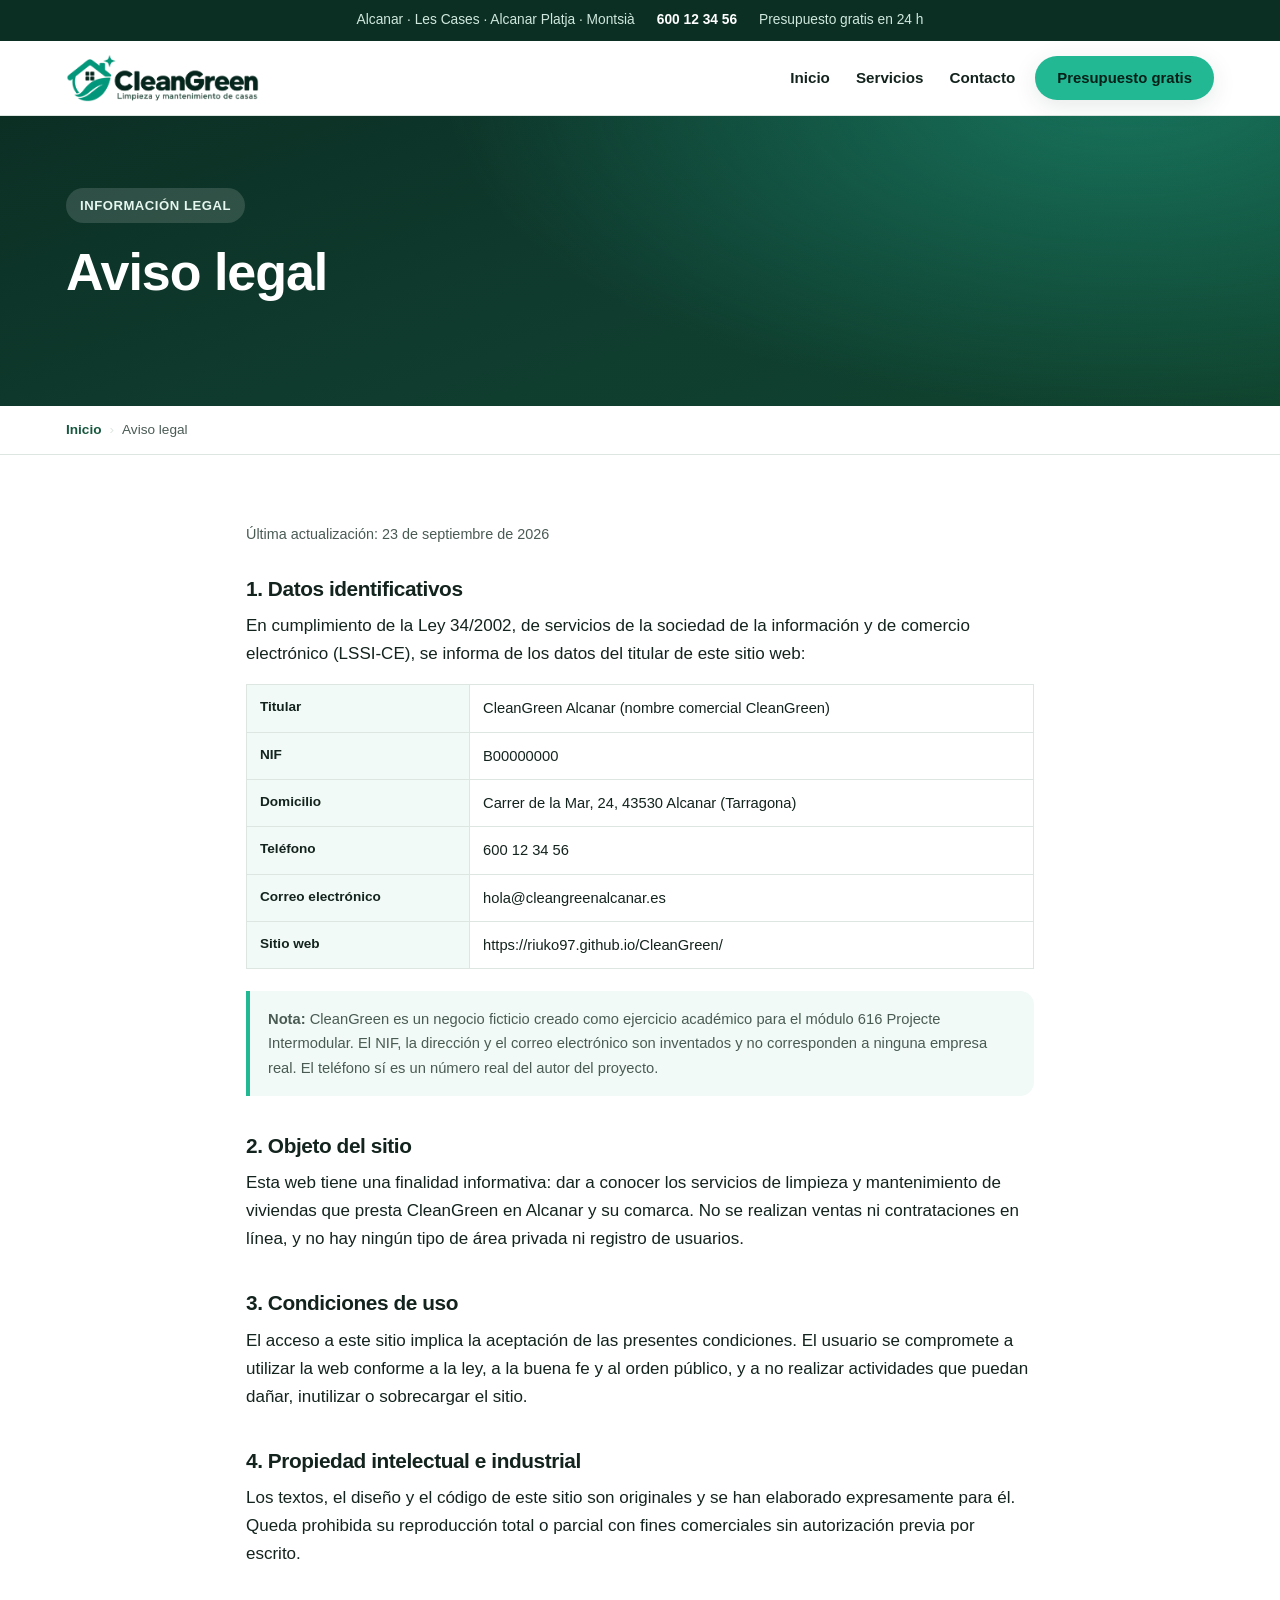
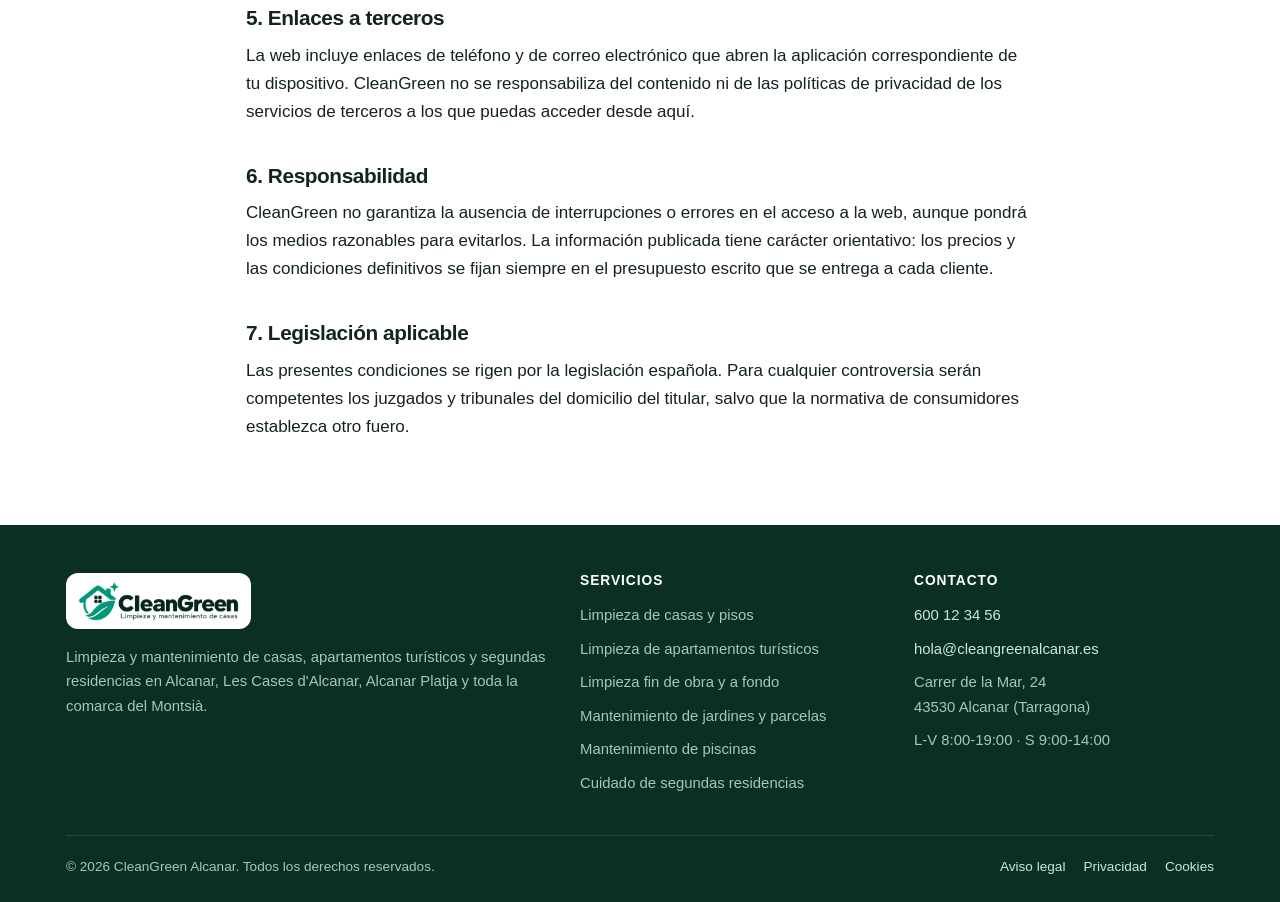
==== commit 6ae10ad0: "Ajusta el tamaño del logo y recorta sus márgenes" ====
--- a/aviso-legal.html
+++ b/aviso-legal.html
@@ -33,7 +33,7 @@
 <meta name="twitter:description" content="Aviso legal, datos identificativos y condiciones de uso del sitio web de CleanGreen, empresa de limpieza y mantenimiento de casas en Alcanar y el Montsià.">
 <meta name="twitter:image" content="https://riuko97.github.io/CleanGreen/img/og-cleangreen.png">
 
-<link rel="stylesheet" href="css/styles.css?v=3">
+<link rel="stylesheet" href="css/styles.css?v=4">
 
 <!-- ===== Datos estructurados ===== -->
 <script type="application/ld+json">
@@ -73,7 +73,7 @@
 <header class="cabecera">
   <div class="contenedor">
     <a class="logo" href="index.html" aria-label="CleanGreen Alcanar, ir al inicio">
-      <img class="logo__img" src="img/cleangreen-transparente.png" alt="CleanGreen, limpieza y mantenimiento de casas" width="2069" height="760">
+      <img class="logo__img" src="img/cleangreen-transparente.png" alt="CleanGreen, limpieza y mantenimiento de casas" width="1844" height="459">
     </a>
 
     <!-- Menu de movil sin JavaScript: la casilla guarda si esta abierto -->
@@ -186,7 +186,7 @@
     <div class="pie__rejilla">
       <div>
         <a class="logo" href="index.html" aria-label="CleanGreen Alcanar, ir al inicio">
-      <img class="logo__img" src="img/cleangreen-transparente.png" alt="CleanGreen, limpieza y mantenimiento de casas" width="2069" height="760">
+      <img class="logo__img" src="img/cleangreen-transparente.png" alt="CleanGreen, limpieza y mantenimiento de casas" width="1844" height="459">
     </a>
         <p style="margin-top:16px">
           Limpieza y mantenimiento de casas, apartamentos turísticos y segundas
--- a/css/styles.css
+++ b/css/styles.css
@@ -320,6 +320,6 @@
 }
 
 /* Logo en imagen */
-.logo__img{height:56px;width:auto;display:block}
-.pie .logo__img{background:#fff;border-radius:12px;padding:6px 10px;height:64px}
-@media (max-width:600px){.logo__img{height:44px}}
+.logo__img{height:48px;width:auto;display:block}
+.pie .logo__img{background:#fff;border-radius:12px;padding:8px 12px;height:56px}
+@media (max-width:600px){.logo__img{height:36px}}
